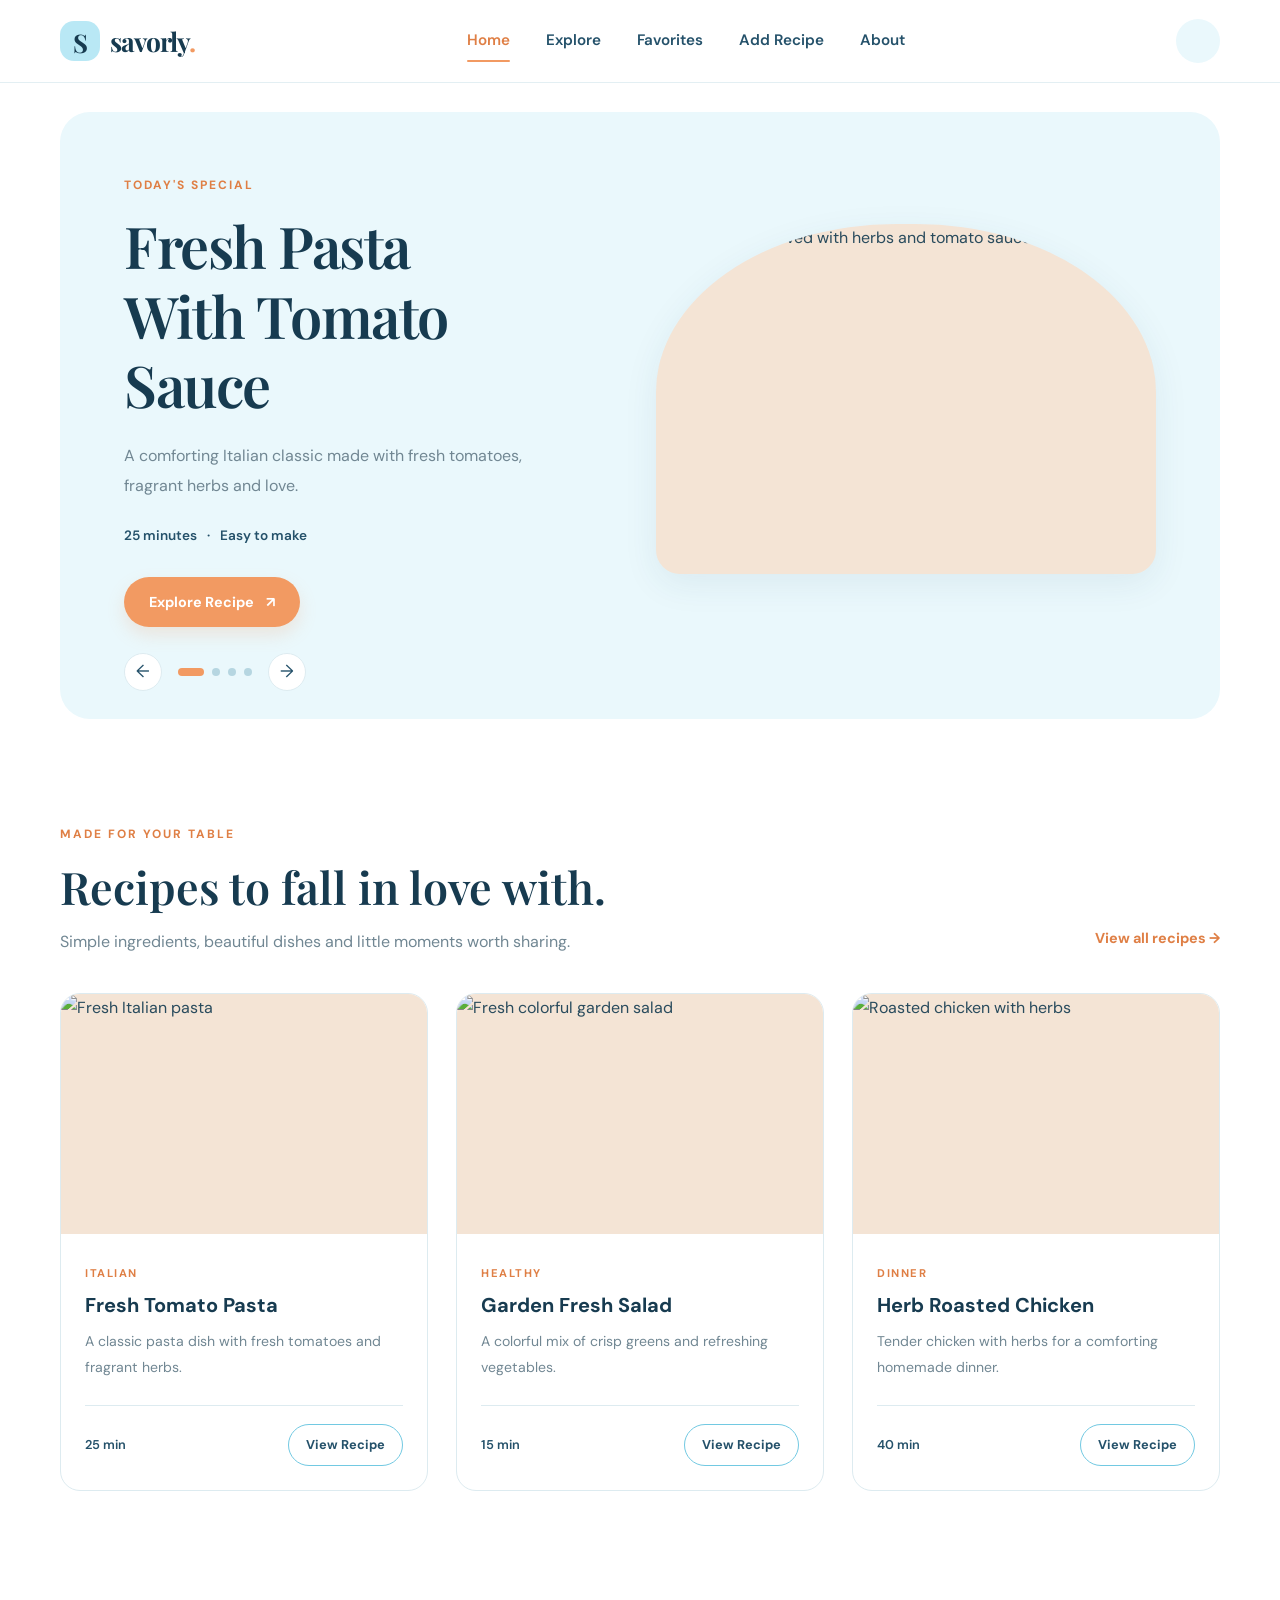
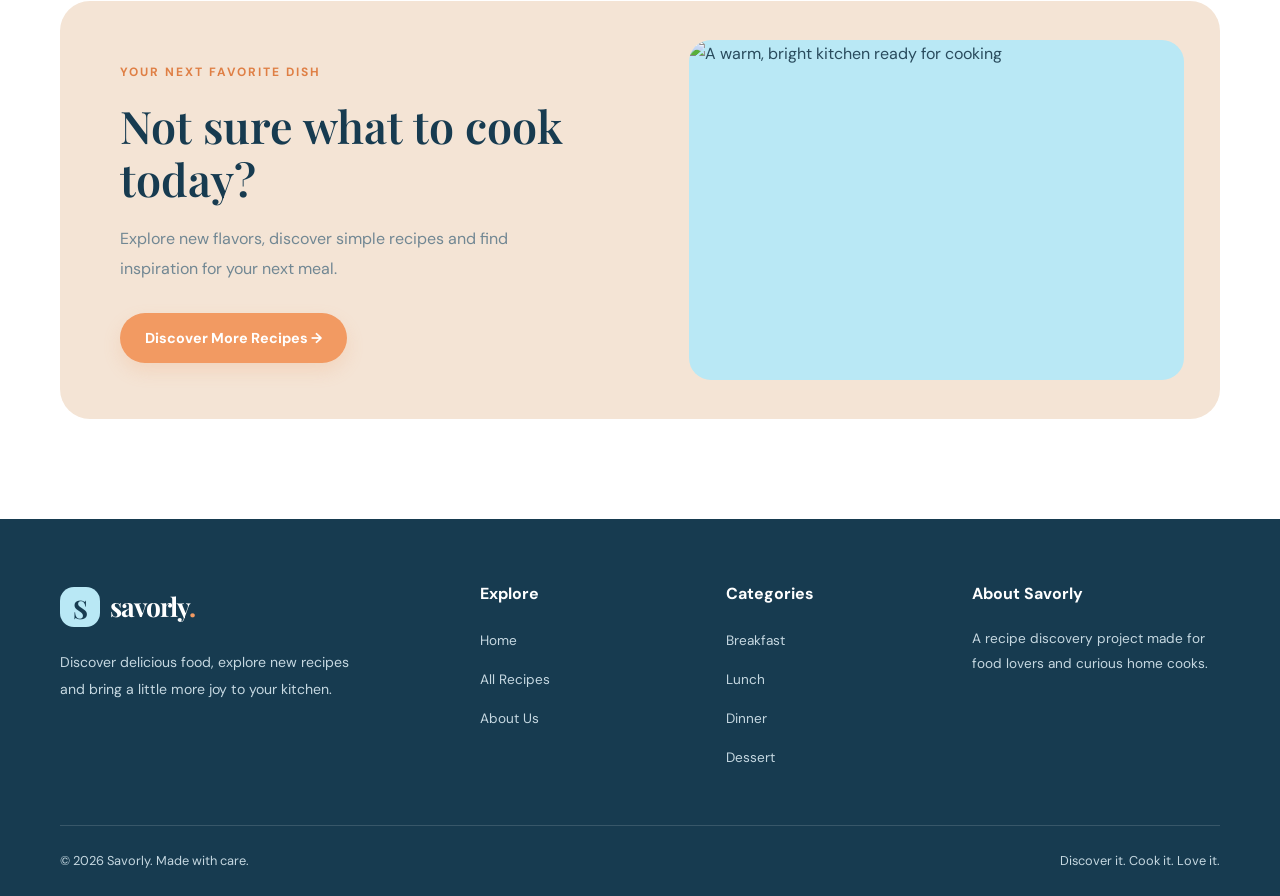
==== savorly/index.html @ c11c86c0 "update project" ====
<!DOCTYPE html>
<html lang="en">
<head>
    <meta charset="UTF-8">
    <meta name="viewport" content="width=device-width, initial-scale=1.0">
    <title>Savorly | Discover Your Next Favorite Meal</title>
    <link rel="stylesheet" href="/assets/css/styles.css">
    <script src="https://kit.fontawesome.com/61c4a4816c.js" crossorigin="anonymous"></script>
</head>
<body>
    <header class="header">
        <nav class="navbar container">

            <!-- Brand -->
            <a href="index.html" class="brand" aria-label="Savorly home">
                <span class="brand-icon">S</span>
                <span class="brand-name">savorly<span>.</span></span>
            </a>

            <!-- Navigation links -->
            <ul class="nav-menu">
                <li>
                    <a href="index.html" class="nav-link active">Home</a>
                </li>
                <li>
                    <a href="explore.html" class="nav-link">Explore</a>
                </li>
                <li>
                    <a href="favorites.html" class="nav-link">
                        <span class="favorite-icon"><i class="fa-regular fa-heart"></i></span>
                        Favorites
                    </a>
                </li>
                <li>
                    <a href="add-recipe.html" class="nav-link">
                        <span ><i class="fa-solid fa-plus"></i></span>
                        Add Recipe
                    </a>
                </li>
                
                <li>
                    <a href="about.html" class="nav-link">About</a>
                </li>
                
            </ul>

            <!-- Search -->
            <a href="explore.html" class="search-button">
                <i class="fa-solid fa-magnifying-glass"></i>
            </a>

        </nav>
    </header>


    <main>
        <section class="hero container" aria-label="Featured recipes">

            <div class="hero-slider">

                <!-- Slide 1 -->
                <article class="hero-slide active"
                         data-slide="0">

                    <div class="hero-content">
                        <span class="eyebrow">TODAY'S SPECIAL</span>

                        <h1>Fresh Pasta<br>With Tomato Sauce</h1>

                        <p class="hero-description">
                            A comforting Italian classic made with
                            fresh tomatoes, fragrant herbs and love.
                        </p>

                        <div class="hero-meta">
                            <span><i class="fa-regular fa-clock"></i> 25 minutes</span>
                            <span>·</span>
                            <span>Easy to make</span>
                        </div>

                        <a href="recipe.html?id=pasta"
                           class="button button-primary">
                            Explore Recipe
                            <span aria-hidden="true">↗</span>
                        </a>
                    </div>

                    <div class="hero-image">
                        <img
                            src="https://images.unsplash.com/photo-1473093295043-cdd812d0e601?auto=format&fit=crop&w=1200&q=85"
                            alt="Fresh pasta served with herbs and tomato sauce">
                    </div>

                </article>


                <!-- Slide 2 -->
                <article class="hero-slide" data-slide="1">

                    <div class="hero-content">
                        <span class="eyebrow">A LITTLE COMFORT</span>

                        <h2>Golden<br>Chicken & Herbs</h2>

                        <p class="hero-description">
                            Juicy roasted chicken with aromatic herbs
                            for a warm and satisfying meal.
                        </p>

                        <div class="hero-meta">
                            <span><i class="fa-regular fa-clock"></i> 40 minutes</span>
                            <span>·</span>
                            <span>Easy to make</span>
                        </div>

                        <a href="recipe.html?id=chicken"
                           class="button button-primary">
                            Explore Recipe
                            <span aria-hidden="true">↗</span>
                        </a>
                    </div>

                    <div class="hero-image">
                        <img
                            src="https://images.unsplash.com/photo-1532550907401-a500c9a57435?auto=format&fit=crop&w=1200&q=85"
                            alt="Roasted chicken served with vegetables">
                    </div>

                </article>


                <!-- Slide 3 -->
                <article class="hero-slide" data-slide="2">

                    <div class="hero-content">
                        <span class="eyebrow">LIGHT & DELICIOUS</span>

                        <h2>Colorful<br>Garden Salad</h2>

                        <p class="hero-description">
                            Crisp vegetables, fresh greens and a
                            bright dressing for a refreshing bite.
                        </p>

                        <div class="hero-meta">
                            <span><i class="fa-regular fa-clock"></i> 15 minutes</span>
                            <span>·</span>
                            <span>Beginner friendly</span>
                        </div>

                        <a href="recipe.html?id=salad"
                           class="button button-primary">
                            Explore Recipe
                            <span aria-hidden="true">↗</span>
                        </a>
                    </div>

                    <div class="hero-image">
                        <img
                            src="https://images.unsplash.com/photo-1512621776951-a57141f2eefd?auto=format&fit=crop&w=1200&q=85"
                            alt="Colorful fresh vegetable salad">
                    </div>

                </article>


                <!-- Slide 4 -->
                <article class="hero-slide" data-slide="3">

                    <div class="hero-content">
                        <span class="eyebrow">SWEET MOMENTS</span>

                        <h2>Berry<br>Breakfast Bowl</h2>

                        <p class="hero-description">
                            A bright and fruity bowl with berries
                            to make your morning feel special.
                        </p>

                        <div class="hero-meta">
                            <span><i class="fa-regular fa-clock"></i> 10 minutes</span>
                            <span>·</span>
                            <span>Super easy</span>
                        </div>

                        <a href="recipe.html?id=berry-bowl"
                           class="button button-primary">
                            Explore Recipe
                            <span aria-hidden="true">↗</span>
                        </a>
                    </div>

                    <div class="hero-image">
                        <img
                            src="https://images.unsplash.com/photo-1490474418585-ba9bad8fd0ea?auto=format&fit=crop&w=1200&q=85"
                            alt="Fresh fruit and berries prepared for breakfast">
                    </div>

                </article>


                <!-- Slider controls -->
                <div class="slider-controls"
                     aria-label="Featured recipe controls">

                    <button type="button"
                            class="slider-arrow"
                            id="prev-slide"
                            aria-label="Previous recipe">
                        ←
                    </button>

                    <div class="slider-pagination"
                         aria-label="Choose a recipe">

                        <button type="button"
                                class="slider-dot active"
                                data-target="0"
                                aria-label="Show recipe 1"
                                aria-current="true"></button>

                        <button type="button"
                                class="slider-dot"
                                data-target="1"
                                aria-label="Show recipe 2"></button>

                        <button type="button"
                                class="slider-dot"
                                data-target="2"
                                aria-label="Show recipe 3"></button>

                        <button type="button"
                                class="slider-dot"
                                data-target="3"
                                aria-label="Show recipe 4"></button>

                    </div>

                    <button type="button"
                            class="slider-arrow"
                            id="next-slide"
                            aria-label="Next recipe">
                        →
                    </button>

                </div>

            </div>

        </section>

        <section class="popular-section section container">

            <div class="section-heading">
                <div>
                    <span class="eyebrow">MADE FOR YOUR TABLE</span>
                    <h2>Recipes to fall in love with.</h2>
                    <p>
                        Simple ingredients, beautiful dishes
                        and little moments worth sharing.
                    </p>
                </div>

                <a href="explore.html" class="text-link">
                    View all recipes →
                </a>
            </div>


            <div class="recipe-grid">

                <!-- Recipe Card 1 -->
                <article class="recipe-card">

                    <a href="recipe.html?id=pasta"
                       class="recipe-image">
                        <img
                            src="https://images.unsplash.com/photo-1473093295043-cdd812d0e601?auto=format&fit=crop&w=800&q=85"
                            alt="Fresh Italian pasta"
                            loading="lazy">
                    </a>

                    <div class="recipe-info">
                        <span class="recipe-category">ITALIAN</span>

                        <h3>
                            <a href="recipe.html?id=pasta">
                                Fresh Tomato Pasta
                            </a>
                        </h3>

                        <p>
                            A classic pasta dish with fresh tomatoes
                            and fragrant herbs.
                        </p>

                        <div class="recipe-bottom">
                            <span><i class="fa-regular fa-clock"></i> 25 min</span>

                            <a href="recipe.html?id=pasta"
                               class="button button-outline">
                                View Recipe
                            </a>
                        </div>
                    </div>

                </article>


                <!-- Recipe Card 2 -->
                <article class="recipe-card">

                    <a href="recipe.html?id=salad"
                       class="recipe-image">
                        <img
                            src="https://images.unsplash.com/photo-1512621776951-a57141f2eefd?auto=format&fit=crop&w=800&q=85"
                            alt="Fresh colorful garden salad"
                            loading="lazy">
                    </a>

                    <div class="recipe-info">
                        <span class="recipe-category">HEALTHY</span>

                        <h3>
                            <a href="recipe.html?id=salad">
                                Garden Fresh Salad
                            </a>
                        </h3>

                        <p>
                            A colorful mix of crisp greens and
                            refreshing vegetables.
                        </p>

                        <div class="recipe-bottom">
                            <span><i class="fa-regular fa-clock"></i> 15 min</span>

                            <a href="recipe.html?id=salad"
                               class="button button-outline">
                                View Recipe
                            </a>
                        </div>
                    </div>

                </article>


                <!-- Recipe Card 3 -->
                <article class="recipe-card">

                    <a href="recipe.html?id=chicken"
                       class="recipe-image">
                        <img
                            src="https://images.unsplash.com/photo-1532550907401-a500c9a57435?auto=format&fit=crop&w=800&q=85"
                            alt="Roasted chicken with herbs"
                            loading="lazy">
                    </a>

                    <div class="recipe-info">
                        <span class="recipe-category">DINNER</span>

                        <h3>
                            <a href="recipe.html?id=chicken">
                                Herb Roasted Chicken
                            </a>
                        </h3>

                        <p>
                            Tender chicken with herbs for a
                            comforting homemade dinner.
                        </p>

                        <div class="recipe-bottom">
                            <span><i class="fa-regular fa-clock"></i> 40 min</span>

                            <a href="recipe.html?id=chicken"
                               class="button button-outline">
                                View Recipe
                            </a>
                        </div>
                    </div>

                </article>

            </div>

        </section>


       <!-- slider discovery -->
        <section class="discovery-section container">

            <div class="discovery-content">
                <span class="eyebrow">YOUR NEXT FAVORITE DISH</span>

                <h2>Not sure what to cook today?</h2>

                <p>
                    Explore new flavors, discover simple recipes
                    and find inspiration for your next meal.
                </p>

                <a href="explore.html" class="button button-primary">
                    Discover More Recipes →
                </a>
            </div>

            <div class="discovery-image">
                <img
                    src="https://images.unsplash.com/photo-1556911220-e15b29be8c8f?auto=format&fit=crop&w=1000&q=85"
                    alt="A warm, bright kitchen ready for cooking"
                    loading="lazy">
            </div>

        </section>


    </main>

    <!-- footer -->
    <footer class="footer">

        <div class="footer-container container">

            <!-- Brand information -->
            <div class="footer-brand">
                <a href="index.html" class="brand">
                    <span class="brand-icon">S</span>
                    <span class="brand-name">savorly<span>.</span></span>
                </a>

                <p>
                    Discover delicious food, explore new recipes
                    and bring a little more joy to your kitchen.
                </p>
            </div>


            <!-- Quick links -->
            <div class="footer-column">
                <h3>Explore</h3>

                <ul>
                    <li><a href="index.html">Home</a></li>
                    <li><a href="explore.html">All Recipes</a></li>
                    <li><a href="about.html">About Us</a></li>
                </ul>
            </div>


            <!-- Recipe categories -->
            <div class="footer-column">
                <h3>Categories</h3>

                <ul>
                    <li><a href="explore.html?category=breakfast">
                        Breakfast
                    </a></li>

                    <li><a href="explore.html?category=lunch">
                        Lunch
                    </a></li>

                    <li><a href="explore.html?category=dinner">
                        Dinner
                    </a></li>

                    <li><a href="explore.html?category=dessert">
                        Dessert
                    </a></li>
                </ul>
            </div>


            <!-- Project information -->
            <div class="footer-column">
                <h3>About Savorly</h3>

                <p>
                    A recipe discovery project made for food lovers
                    and curious home cooks.
                </p>
            </div>

        </div>


        <div class="footer-bottom container">
            <p>© 2026 Savorly. Made with care.</p>
            <p>Discover it. Cook it. Love it.</p>
        </div>

    </footer>
</body>
</html>
---- assets/css/styles.css ----
/* ==================================================
   1. GOOGLE FONTS
================================================== */

@import url('https://fonts.googleapis.com/css2?family=DM+Sans:wght@400;500;600;700&family=Playfair+Display:wght@500;600;700&display=swap');


/* ==================================================
   2. COLOR VARIABLES & GLOBAL SETTINGS
================================================== */

:root {
    --celeste: #B9E8F5;
    --celeste-light: #EAF8FC;
    --celeste-dark: #72C9E2;

    --cream: #FFF8F0;
    --white: #FFFFFF;
    --skin: #F4E4D5;

    --orange: #F29A62;
    --orange-dark: #DF7F45;

    --blue: #24516A;
    --blue-dark: #173B50;

    --text: #294B5D;
    --text-light: #718793;
    --border: #DDEBF0;

    --font-body: 'DM Sans', sans-serif;
    --font-heading: 'Playfair Display', serif;

    --container-width: 1160px;

    --radius-sm: 12px;
    --radius-md: 20px;
    --radius-lg: 30px;

    --shadow-soft: 0 10px 35px rgba(36, 81, 106, 0.08);
    --transition: 0.3s ease;
}




* {
    margin: 0;
    padding: 0;
    box-sizing: border-box;
}

html {
    scroll-behavior: smooth;
    scroll-padding-top: 100px;
}

body {
    font-family: var(--font-body);
    background-color: var(--white);
    color: var(--text);
    line-height: 1.7;
    overflow-x: hidden;
}

img {
    display: block;
    width: 100%;
    max-width: 100%;
}

a {
    color: inherit;
    text-decoration: none;
}

button,
input {
    font: inherit;
}

button {
    cursor: pointer;
}

ul {
    list-style: none;
}

.container {
    width: min(
        var(--container-width),
        calc(100% - 48px)
    );

    margin-inline: auto;
}

section {
    scroll-margin-top: 100px;
}

::selection {
    background-color: var(--celeste);
    color: var(--blue-dark);
}


/* ==================================================
   4. TYPOGRAPHY
================================================== */

h1,
h2,
h3 {
    color: var(--blue-dark);
    line-height: 1.2;
}

h1,
h2 {
    font-family: var(--font-heading);
    font-weight: 600;
}

h1 {
    font-size: clamp(2.5rem, 4.5vw, 4.4rem);
}

h2 {
    font-size: clamp(2rem, 3.5vw, 3rem);
}

h3 {
    font-size: 1.25rem;
}

p {
    color: var(--text-light);
}

.eyebrow {
    display: inline-block;
    margin-bottom: 16px;

    color: var(--orange-dark);

    font-size: 0.75rem;
    font-weight: 700;
    letter-spacing: 2px;
    text-transform: uppercase;
}


/* ==================================================
   5. HEADER & NAVBAR
================================================== */

.header {
    position: fixed;
    top: 0;
    left: 0;

    width: 100%;
    z-index: 1000;

    background-color: rgba(255, 255, 255, 0.92);
    border-bottom: 1px solid rgba(221, 235, 240, 0.8);

    backdrop-filter: blur(16px);
    -webkit-backdrop-filter: blur(16px);
}

.navbar {
    min-height: 82px;

    display: flex;
    align-items: center;
    justify-content: space-between;

    gap: 32px;
}


/* Brand */

.brand {
    display: inline-flex;
    align-items: center;
    gap: 10px;

    flex-shrink: 0;
}

.brand-icon {
    width: 40px;
    height: 40px;

    display: grid;
    place-items: center;

    background-color: var(--celeste);
    color: var(--blue-dark);

    border-radius: 14px;

    font-family: var(--font-heading);
    font-size: 1.6rem;
    font-weight: 700;
}

.brand-name {
    color: var(--blue-dark);

    font-family: var(--font-heading);
    font-size: 1.65rem;
    font-weight: 700;
    letter-spacing: -1px;
}

.brand-name span {
    color: var(--orange);
}


/* Navigation menu */

.nav-menu {
    display: flex;
    align-items: center;
    justify-content: center;

    gap: 36px;
}

.nav-link {
    position: relative;

    display: inline-block;
    padding: 8px 0;

    color: var(--blue);
    font-size: 0.95rem;
    font-weight: 600;

    transition: color var(--transition);
}

.nav-link::after {
    content: '';

    position: absolute;
    left: 0;
    bottom: 0;

    width: 0;
    height: 2px;

    background-color: var(--orange);
    border-radius: 10px;

    transition: width var(--transition);
}

.nav-link:hover,
.nav-link.active {
    color: var(--orange-dark);
}

.nav-link:hover::after,
.nav-link.active::after {
    width: 100%;
}


/* Search button */

.search-button {
    width: 44px;
    height: 44px;

    display: grid;
    place-items: center;

    flex-shrink: 0;

    background-color: var(--celeste-light);
    color: var(--blue);

    border: 1px solid transparent;
    border-radius: 50%;

    transition:
        background-color var(--transition),
        color var(--transition),
        transform var(--transition);
}

.search-button:hover {
    background-color: var(--celeste);
    color: var(--blue-dark);
    transform: scale(1.06);
}


/* ==================================================
   6. HERO SLIDER
================================================== */

.hero {
    margin-top: 112px;
    margin-bottom: 100px;
}

.hero-slider {
    position: relative;

    overflow: hidden;

    background-color: var(--celeste-light);
    border-radius: var(--radius-lg);
}


/* Individual slide */

.hero-slide {
    display: none;

    grid-template-columns: 1fr 1fr;
    align-items: center;

    gap: 32px;

    min-height: 490px;
    padding: 58px 64px 92px;

    animation: slideFade 0.6s ease both;
}

.hero-slide.active {
    display: grid;
}


/* Text content */

.hero-content {
    position: relative;
    z-index: 2;

    max-width: 480px;
}

.hero-content h1,
.hero-content h2 {
    margin-bottom: 22px;
    letter-spacing: -1.5px;
}

.hero-description {
    max-width: 410px;
    margin-bottom: 22px;

    font-size: 1rem;
    line-height: 1.9;
}

.hero-meta {
    display: flex;
    align-items: center;
    flex-wrap: wrap;

    gap: 10px;
    margin-bottom: 30px;

    color: var(--blue);
    font-size: 0.85rem;
    font-weight: 600;
}


/* Hero image */

.hero-image {
    position: relative;

    width: 100%;
    height: 350px;

    overflow: hidden;

    background-color: var(--skin);
    border-radius: 48% 48% 24px 24px;
    box-shadow: var(--shadow-soft);
}

.hero-image img {
    width: 100%;
    height: 100%;

    object-fit: cover;

    transition: transform 0.7s ease;
}

.hero-slide.active .hero-image img {
    animation: imageReveal 0.8s ease both;
}


/* ==================================================
   7. BUTTONS
================================================== */

.button {
    min-height: 48px;

    display: inline-flex;
    align-items: center;
    justify-content: center;

    gap: 12px;
    padding: 12px 24px;

    border: 1px solid transparent;
    border-radius: 50px;

    font-size: 0.9rem;
    font-weight: 700;

    transition:
        background-color var(--transition),
        color var(--transition),
        border-color var(--transition),
        transform var(--transition),
        box-shadow var(--transition);
}

.button-primary {
    background-color: var(--orange);
    color: var(--white);

    box-shadow: 0 8px 18px rgba(242, 154, 98, 0.2);
}

.button-primary:hover {
    background-color: var(--orange-dark);
    transform: translateY(-3px);

    box-shadow: 0 12px 25px rgba(242, 154, 98, 0.3);
}

.button-outline {
    min-height: 40px;
    padding: 9px 17px;

    background-color: transparent;
    color: var(--blue);

    border-color: var(--celeste-dark);

    font-size: 0.8rem;
}

.button-outline:hover {
    background-color: var(--celeste);
    border-color: var(--celeste);
    transform: translateY(-2px);
}


/* ==================================================
   8. SLIDER CONTROLS
================================================== */

.slider-controls {
    position: absolute;
    left: 64px;
    bottom: 28px;
    z-index: 5;

    display: flex;
    align-items: center;
    gap: 16px;
}

.slider-arrow {
    width: 38px;
    height: 38px;

    display: grid;
    place-items: center;

    background-color: var(--white);
    color: var(--blue);

    border: 1px solid var(--border);
    border-radius: 50%;

    font-size: 1.1rem;

    transition: all var(--transition);
}

.slider-arrow:hover {
    background-color: var(--blue);
    color: var(--white);
    border-color: var(--blue);
}

.slider-pagination {
    display: flex;
    align-items: center;
    gap: 8px;
}

.slider-dot {
    width: 8px;
    height: 8px;

    padding: 0;

    background-color: #B6D6E1;
    border: none;
    border-radius: 50%;

    transition:
        width var(--transition),
        background-color var(--transition);
}

.slider-dot.active {
    width: 26px;

    background-color: var(--orange);
    border-radius: 20px;
}


/* ==================================================
   9. SECTION HEADINGS
================================================== */

.section {
    margin-bottom: 110px;
}

.section-heading {
    display: flex;
    align-items: flex-end;
    justify-content: space-between;

    gap: 32px;
    margin-bottom: 38px;
}

.section-heading h2 {
    margin-bottom: 14px;
}

.section-heading p {
    max-width: 560px;
}

.text-link {
    display: inline-block;
    flex-shrink: 0;

    padding-bottom: 5px;

    color: var(--orange-dark);
    font-weight: 700;
    font-size: 0.9rem;

    transition:
        color var(--transition),
        transform var(--transition);
}

.text-link:hover {
    color: var(--blue-dark);
    transform: translateX(4px);
}


/* ==================================================
   10. RECIPE GRID
================================================== */

.recipe-grid {
    display: grid;

    grid-template-columns: repeat(3, minmax(0, 1fr));
    gap: 28px;
}


/* Recipe card */

.recipe-card {
    min-width: 0;
    overflow: hidden;

    background-color: var(--white);

    border: 1px solid var(--border);
    border-radius: var(--radius-md);

    transition:
        transform var(--transition),
        box-shadow var(--transition),
        border-color var(--transition);
}

.recipe-card:hover {
    transform: translateY(-7px);

    border-color: var(--celeste-dark);
    box-shadow: var(--shadow-soft);
}


/* Recipe image */

.recipe-image {
    display: block;

    height: 240px;
    overflow: hidden;

    background-color: var(--skin);
}

.recipe-image img {
    width: 100%;
    height: 100%;

    object-fit: cover;

    transition: transform 0.6s ease;
}

.recipe-card:hover .recipe-image img {
    transform: scale(1.06);
}


/* Recipe information */

.recipe-info {
    padding: 24px;
}

.recipe-category {
    display: inline-block;
    margin-bottom: 10px;

    color: var(--orange-dark);

    font-size: 0.7rem;
    font-weight: 700;
    letter-spacing: 1.5px;
}

.recipe-info h3 {
    margin-bottom: 12px;
}

.recipe-info h3 a {
    transition: color var(--transition);
}

.recipe-info h3 a:hover {
    color: var(--orange-dark);
}

.recipe-info > p {
    min-height: 54px;
    margin-bottom: 22px;

    font-size: 0.88rem;
    line-height: 1.8;
}


/* Bottom row */

.recipe-bottom {
    display: flex;
    align-items: center;
    justify-content: space-between;

    gap: 10px;
    padding-top: 18px;

    border-top: 1px solid var(--border);
}

.recipe-bottom > span {
    flex-shrink: 0;

    color: var(--blue);
    font-size: 0.8rem;
    font-weight: 600;
}


/* ==================================================
   11. DISCOVERY BANNER
================================================== */

.discovery-section {
    display: grid;
    grid-template-columns: 1fr 0.9fr;
    align-items: center;

    gap: 42px;

    margin-bottom: 100px;
    padding: 36px;

    overflow: hidden;

    background-color: var(--skin);
    border-radius: var(--radius-lg);
}

/* Left content */

.discovery-content {
    padding: 20px 0 20px 24px;
}

.discovery-content h2 {
    margin-bottom: 18px;
}

.discovery-content p {
    max-width: 460px;
    margin-bottom: 28px;

    line-height: 1.9;
}

/* Right kitchen image */

.discovery-image {
    width: 100%;
    height: 340px;

    overflow: hidden;

    background-color: var(--celeste);
    border-radius: 22px;
}

.discovery-image img {
    display: block;

    width: 100%;
    height: 100%;

    object-fit: cover;

}



/* Tablet */

@media (max-width: 960px) {
    .discovery-section {
        gap: 24px;
        padding: 28px;
    }

    .discovery-content {
        padding-left: 8px;
    }

    .discovery-image {
        height: 300px;
    }
}


/* Mobile */

@media (max-width: 600px) {
    .discovery-section {
        grid-template-columns: 1fr;
        gap: 24px;

        margin-bottom: 75px;
        padding: 24px;

        border-radius: 22px;
    }

    .discovery-content {
        padding: 8px 0 0;
    }

    .discovery-content h2 {
        font-size: 2.1rem;
    }

    .discovery-image {
        height: 240px;
        border-radius: 16px;
    }
}


/* ==================================================
   12. FOOTER
================================================== */

.footer {
    background-color: var(--blue-dark);
    color: var(--white);

    padding-top: 65px;
}

.footer-container {
    display: grid;

    grid-template-columns: 1.5fr 0.8fr 0.8fr 1fr;
    gap: 48px;

    padding-bottom: 55px;
}


/* Footer brand */

.footer .brand-name {
    color: var(--white);
}

.footer .brand-icon {
    background-color: var(--celeste);
}

.footer-brand > p {
    max-width: 290px;
    margin-top: 20px;

    color: #C6D8E1;
    font-size: 0.88rem;
    line-height: 1.9;
}


/* Footer columns */

.footer-column h3 {
    margin-bottom: 22px;

    color: var(--white);
    font-size: 1rem;
}

.footer-column ul {
    display: flex;
    flex-direction: column;
    gap: 12px;
}

.footer-column a,
.footer-column p {
    color: #C6D8E1;
    font-size: 0.85rem;

    transition: color var(--transition);
}

.footer-column a:hover {
    color: var(--orange);
}

.footer-column p {
    line-height: 1.9;
}


/* Copyright row */

.footer-bottom {
    display: flex;
    align-items: center;
    justify-content: space-between;

    gap: 20px;
    padding-top: 24px;
    padding-bottom: 24px;

    border-top: 1px solid rgba(255, 255, 255, 0.14);
}

.footer-bottom p {
    color: #C6D8E1;
    font-size: 0.8rem;
}


/* ==================================================
   13. ANIMATIONS
================================================== */

@keyframes slideFade {
    from {
        opacity: 0;
        transform: translateY(10px);
    }

    to {
        opacity: 1;
        transform: translateY(0);
    }
}

@keyframes imageReveal {
    from {
        opacity: 0.65;
        transform: scale(1.04);
    }

    to {
        opacity: 1;
        transform: scale(1);
    }
}
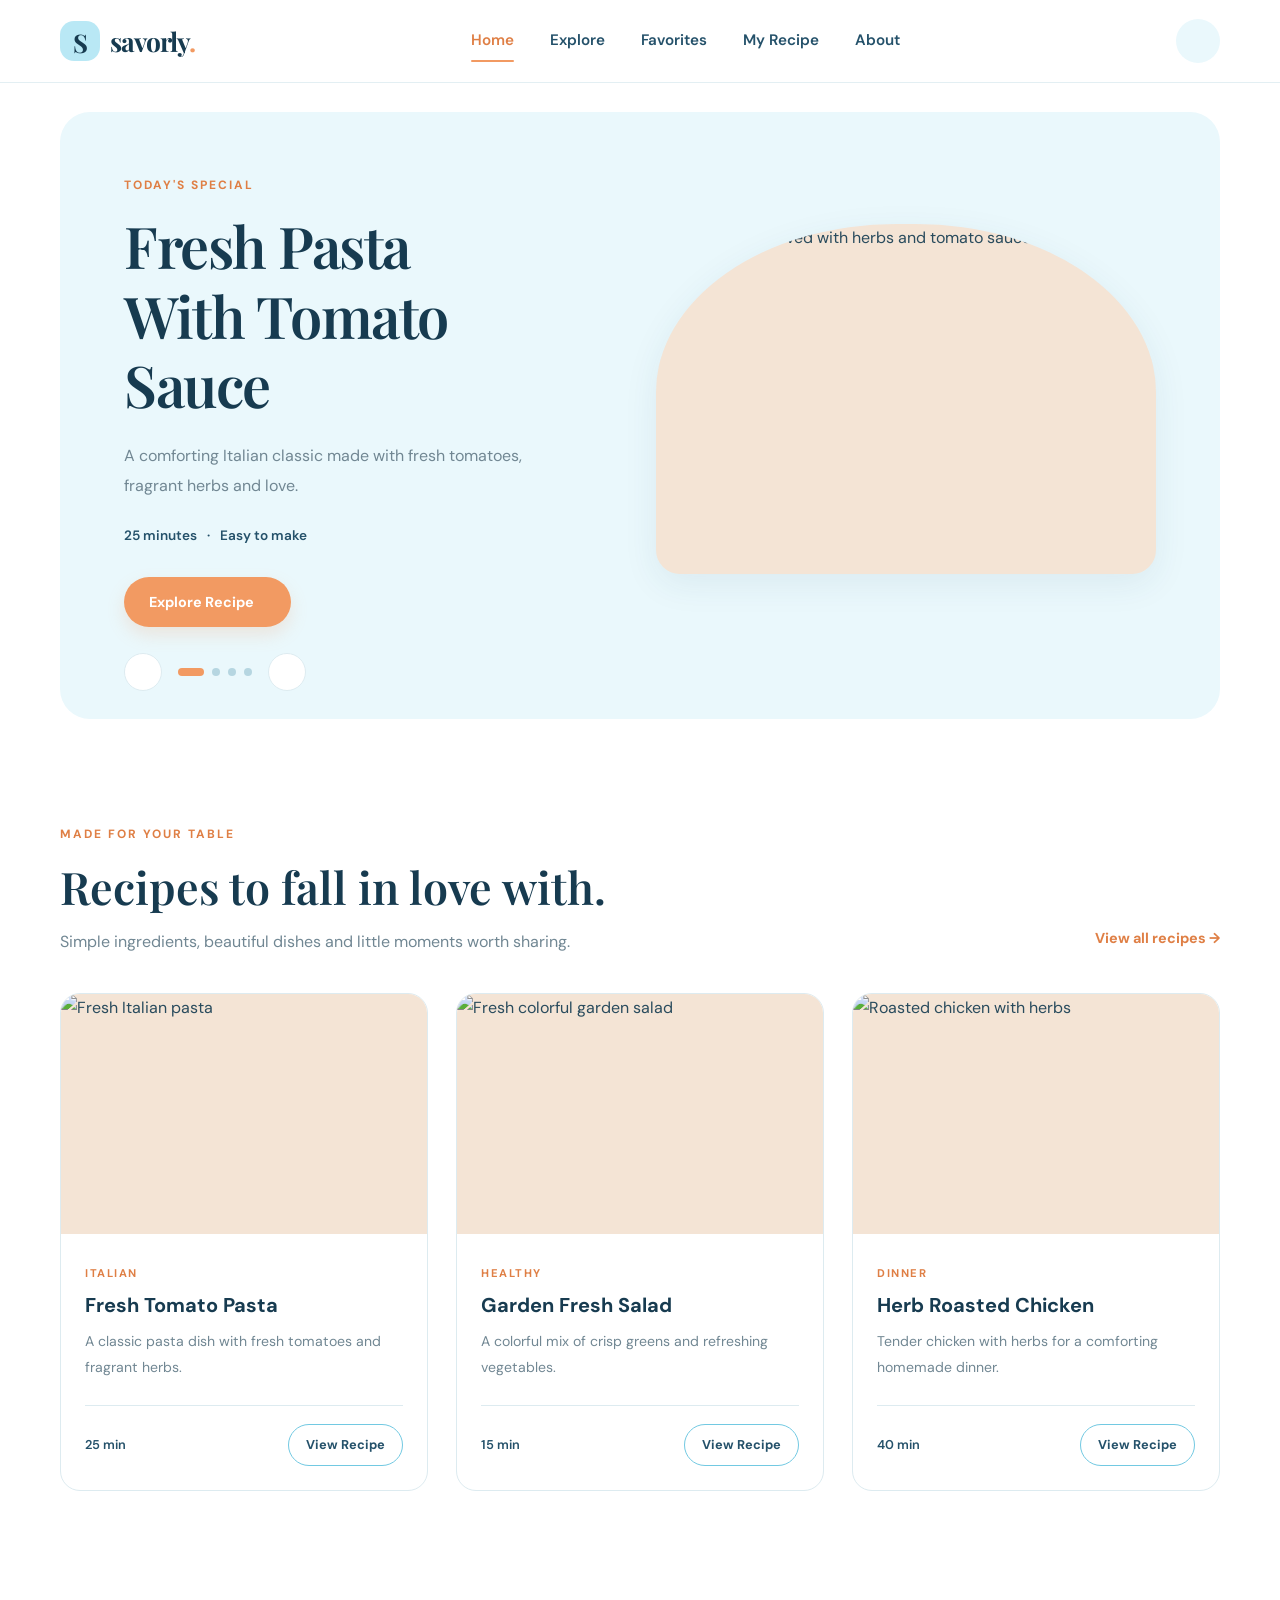
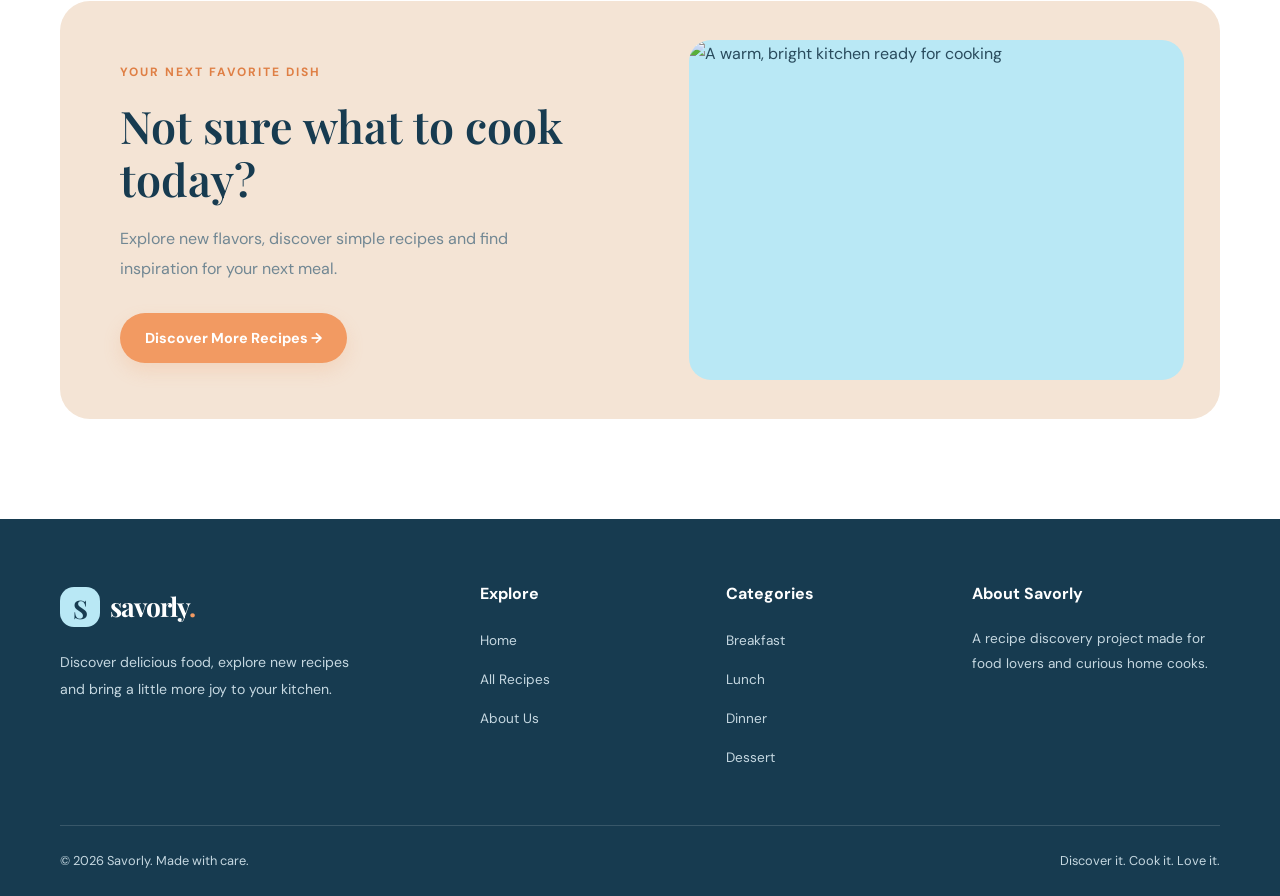
==== commit f43189db: "update new my recipes" ====
--- a/savorly/index.html
+++ b/savorly/index.html
@@ -12,7 +12,7 @@
         <nav class="navbar container">
 
             <!-- Brand -->
-            <a href="index.html" class="brand" aria-label="Savorly home">
+            <a href="index.html" class="brand" >
                 <span class="brand-icon">S</span>
                 <span class="brand-name">savorly<span>.</span></span>
             </a>
@@ -32,9 +32,9 @@
                     </a>
                 </li>
                 <li>
-                    <a href="add-recipe.html" class="nav-link">
-                        <span ><i class="fa-solid fa-plus"></i></span>
-                        Add Recipe
+                    <a href="my-recipes.html" class="nav-link">
+                        <span ><i class="fa-solid fa-bowl-food"></i></span>
+                        My Recipe
                     </a>
                 </li>
                 
@@ -54,7 +54,7 @@
 
 
     <main>
-        <section class="hero container" aria-label="Featured recipes">
+        <section class="hero container" >
 
             <div class="hero-slider">
 
@@ -81,7 +81,7 @@
                         <a href="recipe.html?id=pasta"
                            class="button button-primary">
                             Explore Recipe
-                            <span aria-hidden="true">↗</span>
+                            <span ><i class="fa-solid fa-location-arrow"></i></span>
                         </a>
                     </div>
 
@@ -93,154 +93,48 @@
 
                 </article>
 
-
-                <!-- Slide 2 -->
-                <article class="hero-slide" data-slide="1">
-
-                    <div class="hero-content">
-                        <span class="eyebrow">A LITTLE COMFORT</span>
-
-                        <h2>Golden<br>Chicken & Herbs</h2>
-
-                        <p class="hero-description">
-                            Juicy roasted chicken with aromatic herbs
-                            for a warm and satisfying meal.
-                        </p>
-
-                        <div class="hero-meta">
-                            <span><i class="fa-regular fa-clock"></i> 40 minutes</span>
-                            <span>·</span>
-                            <span>Easy to make</span>
-                        </div>
-
-                        <a href="recipe.html?id=chicken"
-                           class="button button-primary">
-                            Explore Recipe
-                            <span aria-hidden="true">↗</span>
-                        </a>
-                    </div>
-
-                    <div class="hero-image">
-                        <img
-                            src="https://images.unsplash.com/photo-1532550907401-a500c9a57435?auto=format&fit=crop&w=1200&q=85"
-                            alt="Roasted chicken served with vegetables">
-                    </div>
-
-                </article>
-
-
-                <!-- Slide 3 -->
-                <article class="hero-slide" data-slide="2">
-
-                    <div class="hero-content">
-                        <span class="eyebrow">LIGHT & DELICIOUS</span>
-
-                        <h2>Colorful<br>Garden Salad</h2>
-
-                        <p class="hero-description">
-                            Crisp vegetables, fresh greens and a
-                            bright dressing for a refreshing bite.
-                        </p>
-
-                        <div class="hero-meta">
-                            <span><i class="fa-regular fa-clock"></i> 15 minutes</span>
-                            <span>·</span>
-                            <span>Beginner friendly</span>
-                        </div>
-
-                        <a href="recipe.html?id=salad"
-                           class="button button-primary">
-                            Explore Recipe
-                            <span aria-hidden="true">↗</span>
-                        </a>
-                    </div>
-
-                    <div class="hero-image">
-                        <img
-                            src="https://images.unsplash.com/photo-1512621776951-a57141f2eefd?auto=format&fit=crop&w=1200&q=85"
-                            alt="Colorful fresh vegetable salad">
-                    </div>
-
-                </article>
-
-
-                <!-- Slide 4 -->
-                <article class="hero-slide" data-slide="3">
-
-                    <div class="hero-content">
-                        <span class="eyebrow">SWEET MOMENTS</span>
-
-                        <h2>Berry<br>Breakfast Bowl</h2>
-
-                        <p class="hero-description">
-                            A bright and fruity bowl with berries
-                            to make your morning feel special.
-                        </p>
-
-                        <div class="hero-meta">
-                            <span><i class="fa-regular fa-clock"></i> 10 minutes</span>
-                            <span>·</span>
-                            <span>Super easy</span>
-                        </div>
-
-                        <a href="recipe.html?id=berry-bowl"
-                           class="button button-primary">
-                            Explore Recipe
-                            <span aria-hidden="true">↗</span>
-                        </a>
-                    </div>
-
-                    <div class="hero-image">
-                        <img
-                            src="https://images.unsplash.com/photo-1490474418585-ba9bad8fd0ea?auto=format&fit=crop&w=1200&q=85"
-                            alt="Fresh fruit and berries prepared for breakfast">
-                    </div>
-
-                </article>
-
-
                 <!-- Slider controls -->
                 <div class="slider-controls"
-                     aria-label="Featured recipe controls">
+                     >
 
                     <button type="button"
                             class="slider-arrow"
                             id="prev-slide"
-                            aria-label="Previous recipe">
-                        ←
+                            >
+                        <i class="fa-solid fa-arrow-left-long"></i>
                     </button>
 
                     <div class="slider-pagination"
-                         aria-label="Choose a recipe">
+                         >
 
                         <button type="button"
                                 class="slider-dot active"
                                 data-target="0"
-                                aria-label="Show recipe 1"
+                                
                                 aria-current="true"></button>
 
                         <button type="button"
                                 class="slider-dot"
                                 data-target="1"
-                                aria-label="Show recipe 2"></button>
+                                ></button>
 
                         <button type="button"
                                 class="slider-dot"
                                 data-target="2"
-                                aria-label="Show recipe 3"></button>
+                                ></button>
 
                         <button type="button"
                                 class="slider-dot"
                                 data-target="3"
-                                aria-label="Show recipe 4"></button>
+                                ></button>
 
                     </div>
 
                     <button type="button"
                             class="slider-arrow"
                             id="next-slide"
-                            aria-label="Next recipe">
-                        →
+                            >
+                        <i class="fa-solid fa-arrow-right-long"></i>
                     </button>
 
                 </div>
@@ -491,5 +385,13 @@
         </div>
 
     </footer>
+
+
+    
+    <!-- Nạp file chứa hàm loadRecipes -->
+    <script src="/assets/js/recipes.js"></script>
+
+    
+
 </body>
 </html>
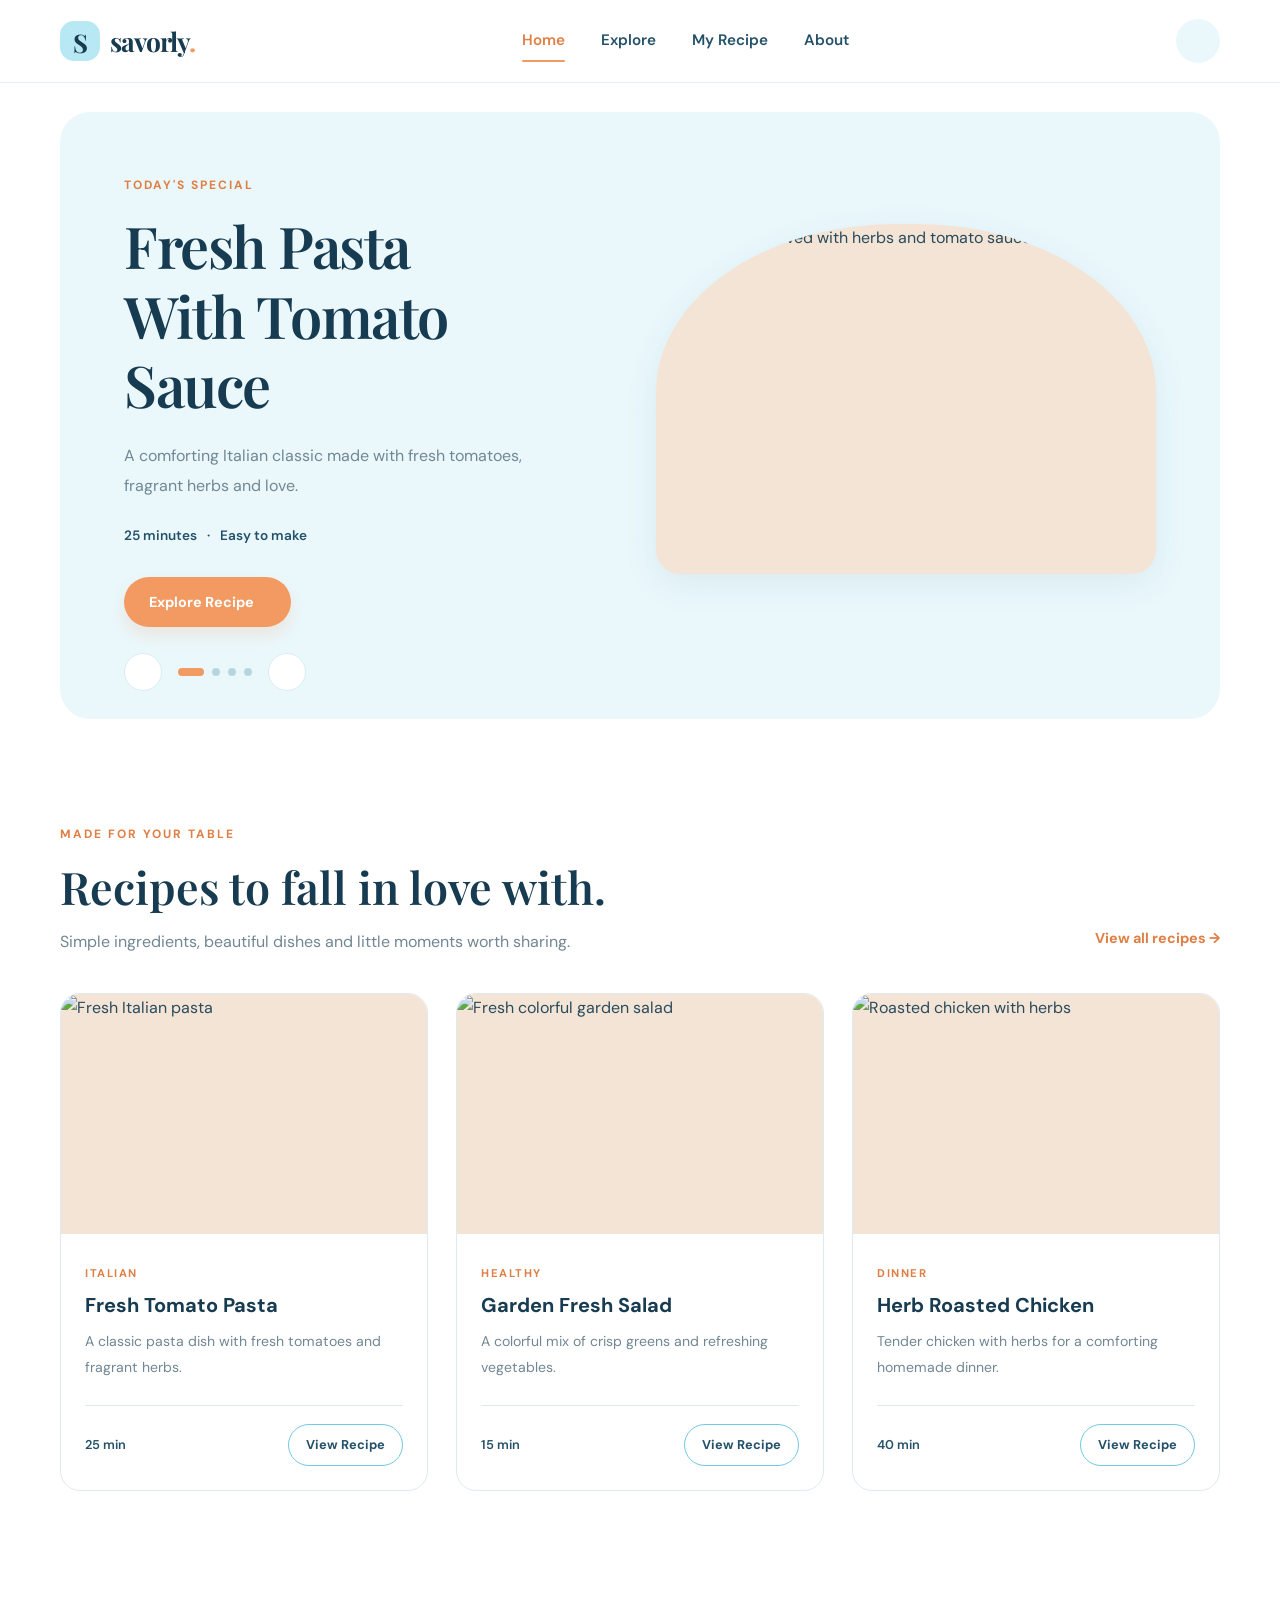
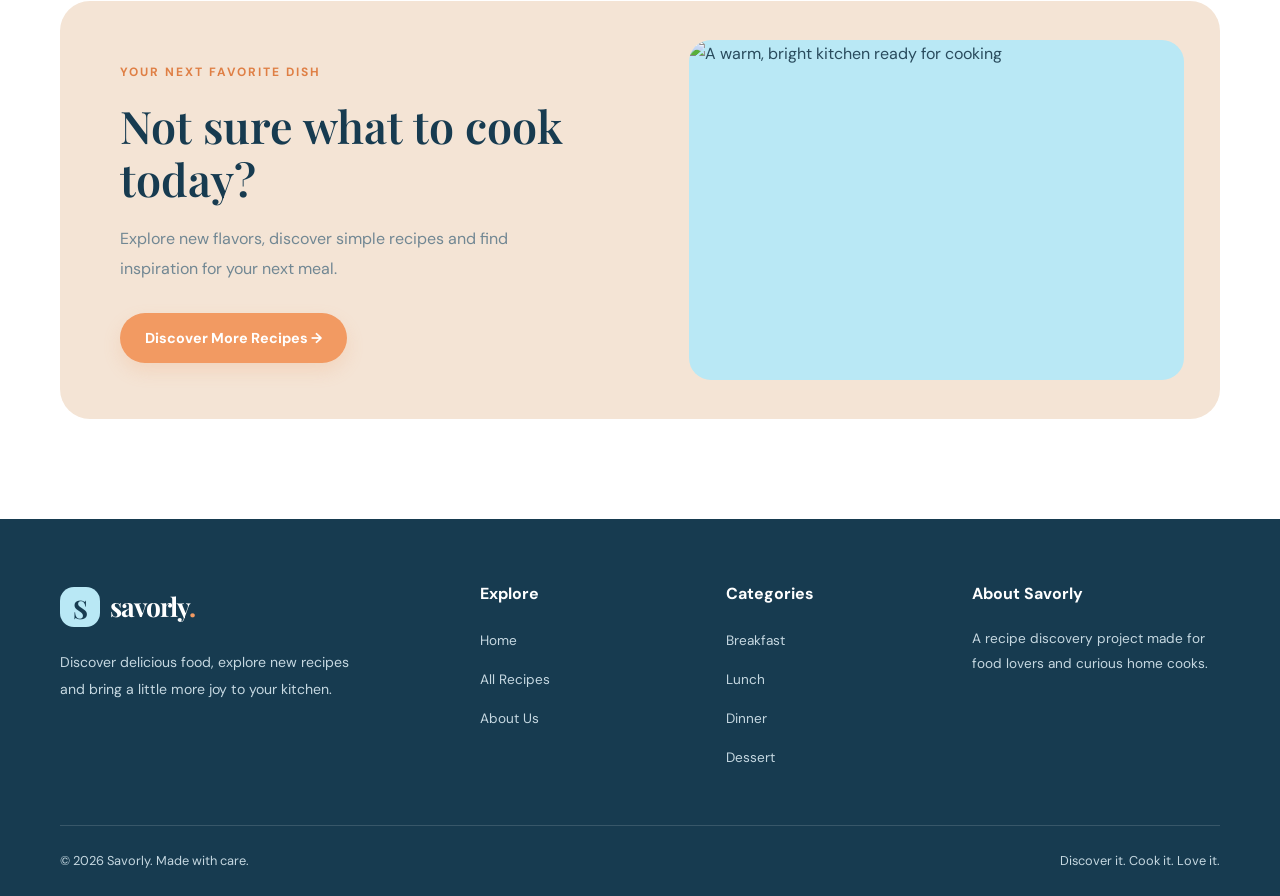
==== commit 3e0ca08b: "update and delete favorite" ====
--- a/savorly/index.html
+++ b/savorly/index.html
@@ -24,12 +24,6 @@
                 </li>
                 <li>
                     <a href="explore.html" class="nav-link">Explore</a>
-                </li>
-                <li>
-                    <a href="favorites.html" class="nav-link">
-                        <span class="favorite-icon"><i class="fa-regular fa-heart"></i></span>
-                        Favorites
-                    </a>
                 </li>
                 <li>
                     <a href="my-recipes.html" class="nav-link">
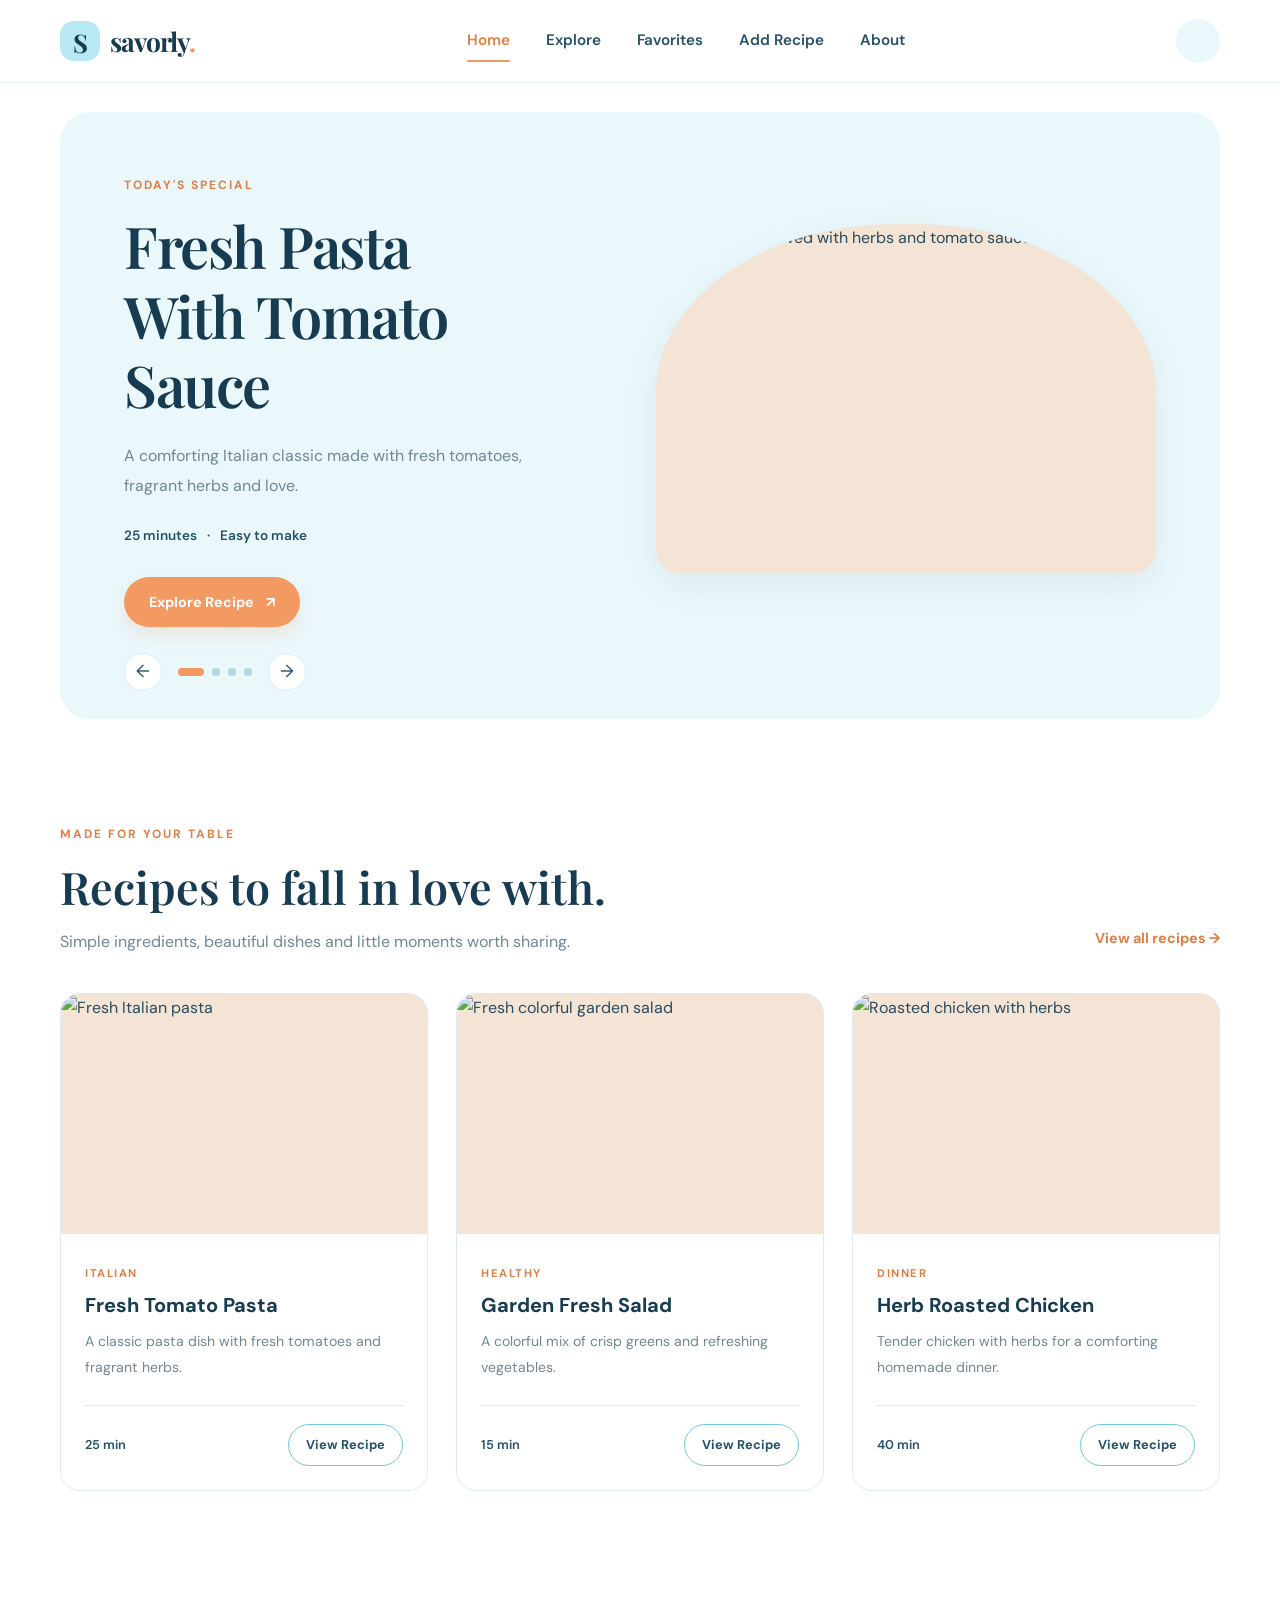
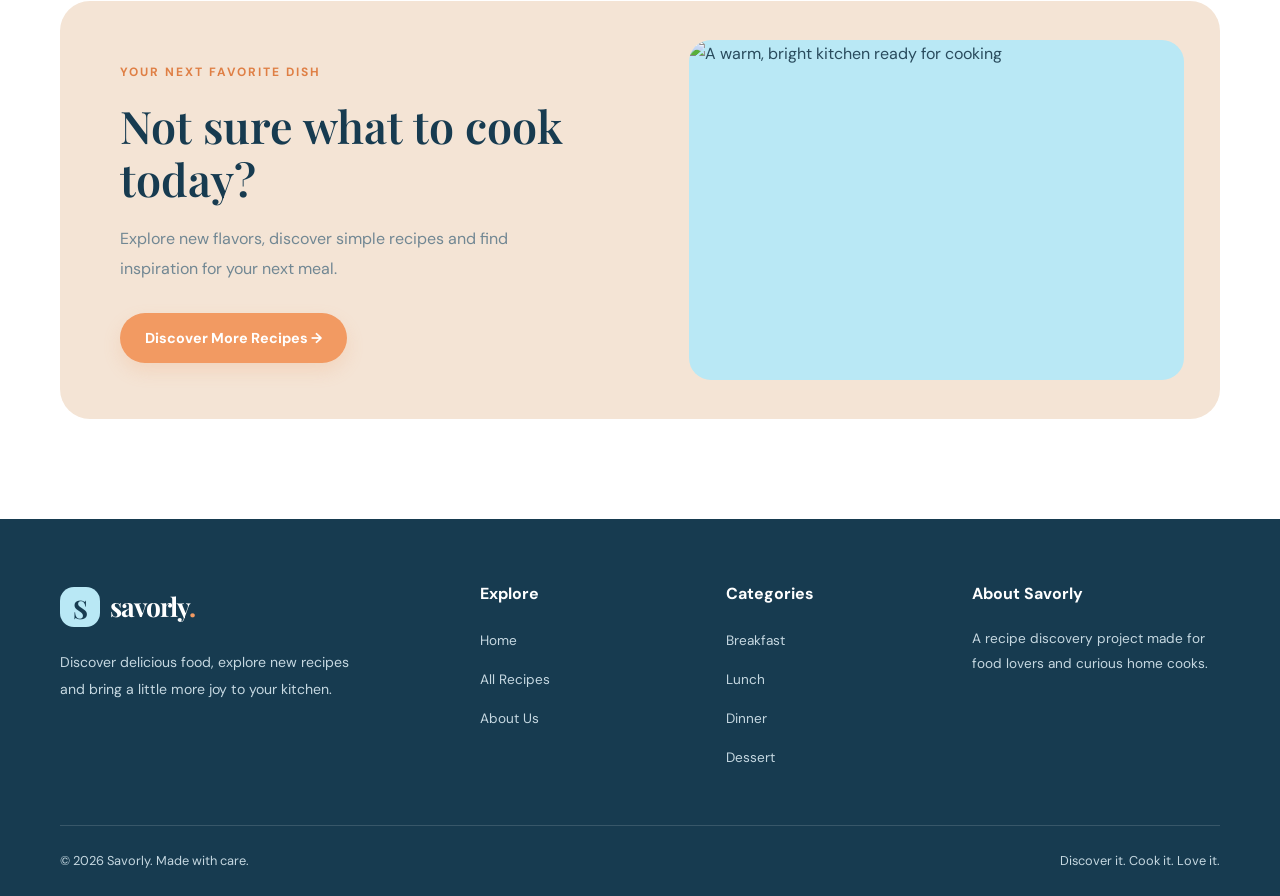
==== commit 4a4a0f4a: "Backup code cua toi" ====
--- a/savorly/index.html
+++ b/savorly/index.html
@@ -12,7 +12,7 @@
         <nav class="navbar container">
 
             <!-- Brand -->
-            <a href="index.html" class="brand" >
+            <a href="index.html" class="brand" aria-label="Savorly home">
                 <span class="brand-icon">S</span>
                 <span class="brand-name">savorly<span>.</span></span>
             </a>
@@ -26,9 +26,15 @@
                     <a href="explore.html" class="nav-link">Explore</a>
                 </li>
                 <li>
-                    <a href="my-recipes.html" class="nav-link">
-                        <span ><i class="fa-solid fa-bowl-food"></i></span>
-                        My Recipe
+                    <a href="favorites.html" class="nav-link">
+                        <span class="favorite-icon"><i class="fa-regular fa-heart"></i></span>
+                        Favorites
+                    </a>
+                </li>
+                <li>
+                    <a href="add-recipe.html" class="nav-link">
+                        <span ><i class="fa-solid fa-plus"></i></span>
+                        Add Recipe
                     </a>
                 </li>
                 
@@ -48,9 +54,10 @@
 
 
     <main>
-        <section class="hero container" >
+        <section class="hero container" aria-label="Featured recipes">
 
             <div class="hero-slider">
+                <div class="hero-track">
 
                 <!-- Slide 1 -->
                 <article class="hero-slide active"
@@ -75,7 +82,8 @@
                         <a href="recipe.html?id=pasta"
                            class="button button-primary">
                             Explore Recipe
-                            <span ><i class="fa-solid fa-location-arrow"></i></span>
+
+                          <span aria-hidden="true">↗</span>
                         </a>
                     </div>
 
@@ -87,48 +95,155 @@
 
                 </article>
 
+
+                <!-- Slide 2 -->
+                <article class="hero-slide" data-slide="1">
+
+                    <div class="hero-content">
+                        <span class="eyebrow">A LITTLE COMFORT</span>
+
+                        <h2>Golden<br>Chicken & Herbs</h2>
+
+                        <p class="hero-description">
+                            Juicy roasted chicken with aromatic herbs
+                            for a warm and satisfying meal.
+                        </p>
+
+                        <div class="hero-meta">
+                            <span><i class="fa-regular fa-clock"></i> 40 minutes</span>
+                            <span>·</span>
+                            <span>Easy to make</span>
+                        </div>
+
+                        <a href="recipe.html?id=chicken"
+                           class="button button-primary">
+                            Explore Recipe
+                            <span aria-hidden="true">↗</span>
+                        </a>
+                    </div>
+
+                    <div class="hero-image">
+                        <img
+                            src="https://images.unsplash.com/photo-1532550907401-a500c9a57435?auto=format&fit=crop&w=1200&q=85"
+                            alt="Roasted chicken served with vegetables">
+                    </div>
+
+                </article>
+
+
+                <!-- Slide 3 -->
+                <article class="hero-slide" data-slide="2">
+
+                    <div class="hero-content">
+                        <span class="eyebrow">LIGHT & DELICIOUS</span>
+
+                        <h2>Colorful<br>Garden Salad</h2>
+
+                        <p class="hero-description">
+                            Crisp vegetables, fresh greens and a
+                            bright dressing for a refreshing bite.
+                        </p>
+
+                        <div class="hero-meta">
+                            <span><i class="fa-regular fa-clock"></i> 15 minutes</span>
+                            <span>·</span>
+                            <span>Beginner friendly</span>
+                        </div>
+
+                        <a href="recipe.html?id=salad"
+                           class="button button-primary">
+                            Explore Recipe
+                            <span aria-hidden="true">↗</span>
+                        </a>
+                    </div>
+
+                    <div class="hero-image">
+                        <img
+                            src="https://images.unsplash.com/photo-1512621776951-a57141f2eefd?auto=format&fit=crop&w=1200&q=85"
+                            alt="Colorful fresh vegetable salad">
+                    </div>
+
+                </article>
+
+
+                <!-- Slide 4 -->
+                <article class="hero-slide" data-slide="3">
+
+                    <div class="hero-content">
+                        <span class="eyebrow">SWEET MOMENTS</span>
+
+                        <h2>Berry<br>Breakfast Bowl</h2>
+
+                        <p class="hero-description">
+                            A bright and fruity bowl with berries
+                            to make your morning feel special.
+                        </p>
+
+                        <div class="hero-meta">
+                            <span><i class="fa-regular fa-clock"></i> 10 minutes</span>
+                            <span>·</span>
+                            <span>Super easy</span>
+                        </div>
+
+                        <a href="recipe.html?id=berry-bowl"
+                           class="button button-primary">
+                            Explore Recipe
+                            <span aria-hidden="true">↗</span>
+                        </a>
+                    </div>
+
+                    <div class="hero-image">
+                        <img
+                            src="https://images.unsplash.com/photo-1490474418585-ba9bad8fd0ea?auto=format&fit=crop&w=1200&q=85"
+                            alt="Fresh fruit and berries prepared for breakfast">
+                    </div>
+
+                </article>
+                </div>
+
+
                 <!-- Slider controls -->
                 <div class="slider-controls"
-                     >
+                     aria-label="Featured recipe controls">
 
                     <button type="button"
                             class="slider-arrow"
                             id="prev-slide"
-                            >
-                        <i class="fa-solid fa-arrow-left-long"></i>
+                            aria-label="Previous recipe">
+                        ←
                     </button>
 
                     <div class="slider-pagination"
-                         >
+                         aria-label="Choose a recipe">
 
                         <button type="button"
                                 class="slider-dot active"
                                 data-target="0"
-                                
+                                aria-label="Show recipe 1"
                                 aria-current="true"></button>
 
                         <button type="button"
                                 class="slider-dot"
                                 data-target="1"
-                                ></button>
+                                aria-label="Show recipe 2"></button>
 
                         <button type="button"
                                 class="slider-dot"
                                 data-target="2"
-                                ></button>
+                                aria-label="Show recipe 3"></button>
 
                         <button type="button"
                                 class="slider-dot"
                                 data-target="3"
-                                ></button>
+                                aria-label="Show recipe 4"></button>
 
                     </div>
 
                     <button type="button"
                             class="slider-arrow"
                             id="next-slide"
-                            >
-                        <i class="fa-solid fa-arrow-right-long"></i>
+                            aria-label="Next recipe">
+                        →
                     </button>
 
                 </div>
@@ -378,14 +493,9 @@
             <p>Discover it. Cook it. Love it.</p>
         </div>
 
+
     </footer>
 
-
-    
-    <!-- Nạp file chứa hàm loadRecipes -->
-    <script src="/assets/js/recipes.js"></script>
-
-    
-
+    <script src="../assets/js/slider.js" defer></script>
 </body>
 </html>
--- a/assets/css/styles.css
+++ b/assets/css/styles.css
@@ -323,24 +323,22 @@
 }
 
 
+
 /* Individual slide */
 
 .hero-slide {
-    display: none;
-
+    display: grid;
     grid-template-columns: 1fr 1fr;
     align-items: center;
-
     gap: 32px;
+
+    flex: 0 0 100%;
+    width: 100%;
+    min-width: 100%;
+    box-sizing: border-box;
 
     min-height: 490px;
     padding: 58px 64px 92px;
-
-    animation: slideFade 0.6s ease both;
-}
-
-.hero-slide.active {
-    display: grid;
 }
 
 
@@ -531,12 +529,12 @@
         background-color var(--transition);
 }
 
-.slider-dot.active {
+ .slider-dot.active {
     width: 26px;
 
     background-color: var(--orange);
     border-radius: 20px;
-}
+} 
 
 
 /* ==================================================
@@ -935,3 +933,29 @@
     }
 }
 
+/* Slider */
+.hero-slider {
+    position: relative;
+    overflow: hidden;
+}
+
+.hero-track {
+    display: flex;
+    width: 100%;
+    transform: translateX(0);
+    transition: none;
+    will-change: transform;
+}
+
+.hero-track .hero-slide {
+    flex: 0 0 100%;
+    width: 100%;
+    min-width: 100%;
+    box-sizing: border-box;
+}
+
+.hero-track .hero-image img {
+    width: 100%;
+    height: 100%;
+    object-fit: cover;
+}
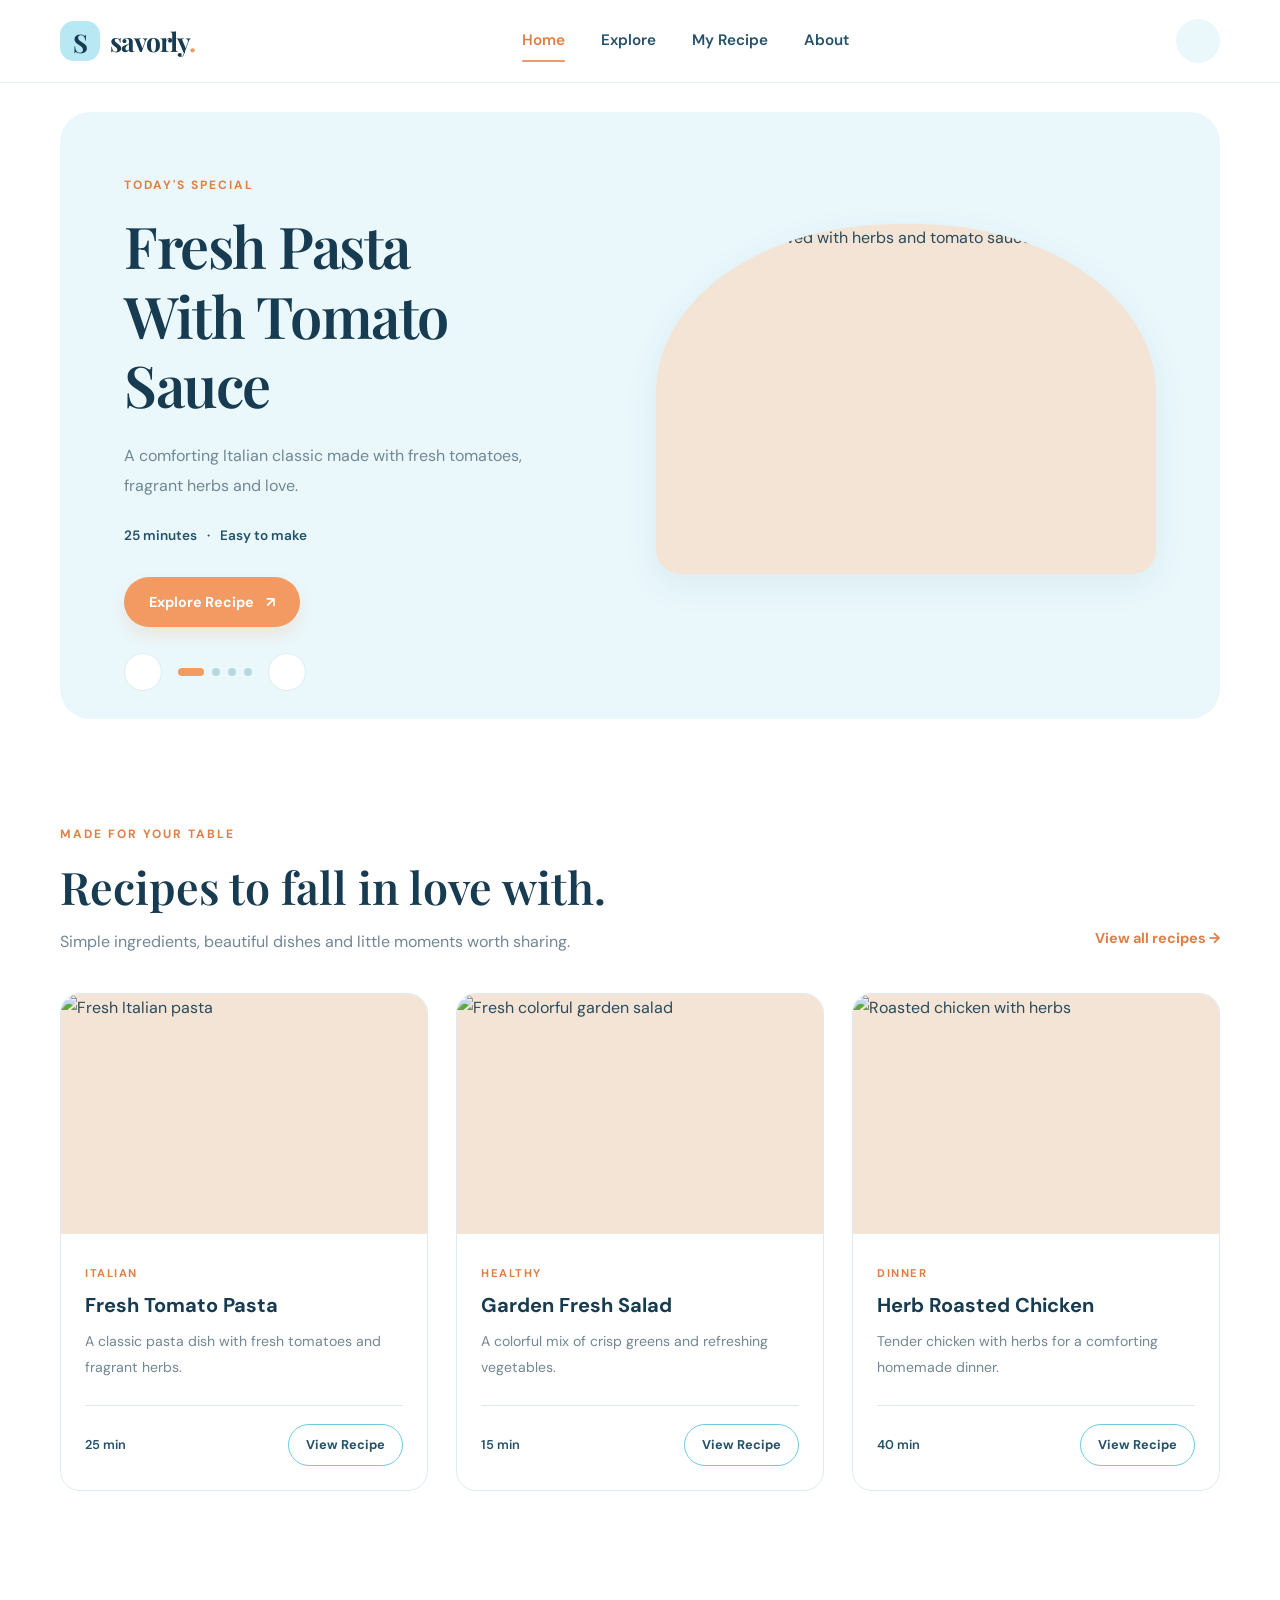
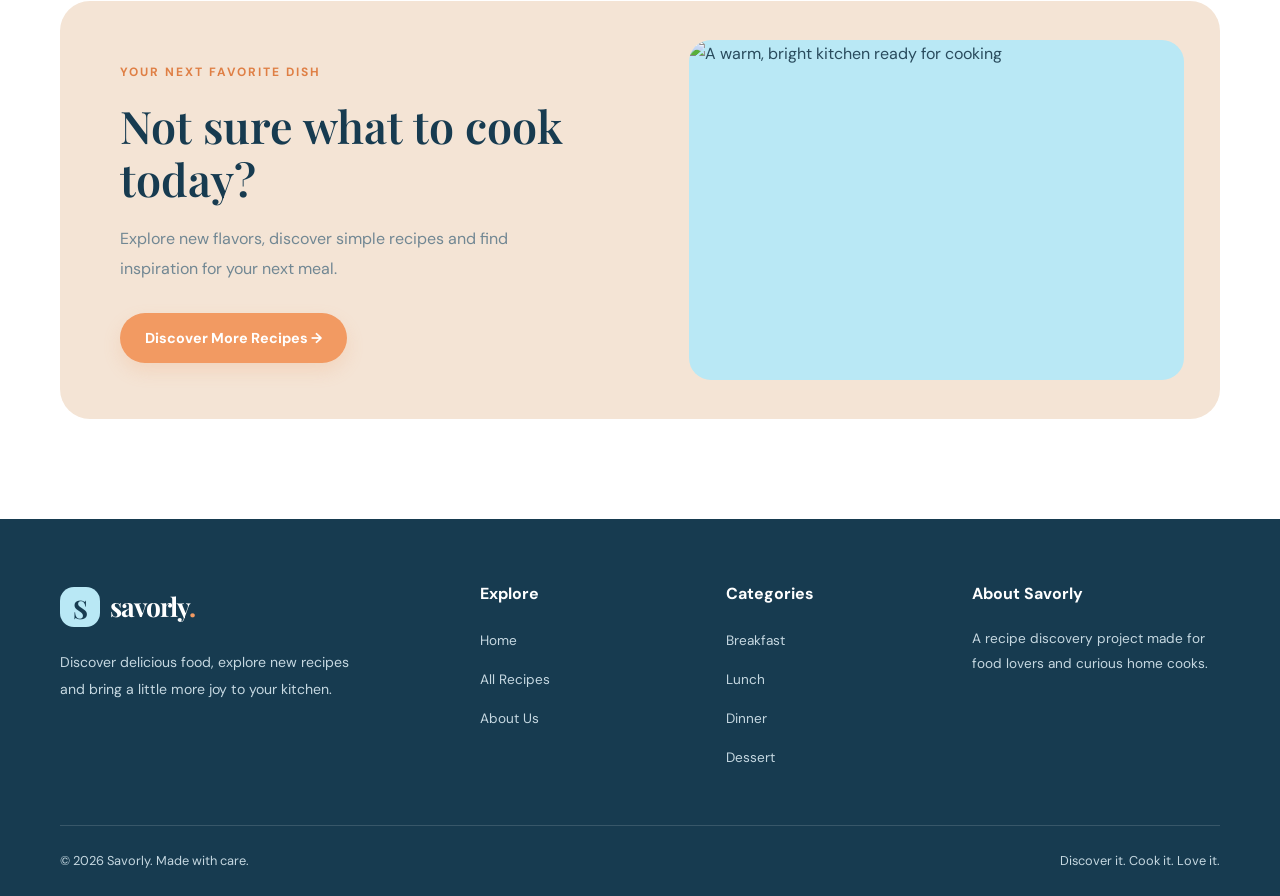
==== commit e4acafe0: "Merge main vao ThiXuc" ====
--- a/savorly/index.html
+++ b/savorly/index.html
@@ -12,7 +12,7 @@
         <nav class="navbar container">
 
             <!-- Brand -->
-            <a href="index.html" class="brand" aria-label="Savorly home">
+            <a href="index.html" class="brand" >
                 <span class="brand-icon">S</span>
                 <span class="brand-name">savorly<span>.</span></span>
             </a>
@@ -26,15 +26,9 @@
                     <a href="explore.html" class="nav-link">Explore</a>
                 </li>
                 <li>
-                    <a href="favorites.html" class="nav-link">
-                        <span class="favorite-icon"><i class="fa-regular fa-heart"></i></span>
-                        Favorites
-                    </a>
-                </li>
-                <li>
-                    <a href="add-recipe.html" class="nav-link">
-                        <span ><i class="fa-solid fa-plus"></i></span>
-                        Add Recipe
+                    <a href="my-recipes.html" class="nav-link">
+                        <span ><i class="fa-solid fa-bowl-food"></i></span>
+                        My Recipe
                     </a>
                 </li>
                 
@@ -54,7 +48,7 @@
 
 
     <main>
-        <section class="hero container" aria-label="Featured recipes">
+        <section class="hero container" >
 
             <div class="hero-slider">
                 <div class="hero-track">
@@ -82,8 +76,7 @@
                         <a href="recipe.html?id=pasta"
                            class="button button-primary">
                             Explore Recipe
-
-                          <span aria-hidden="true">↗</span>
+                            <span aria-hidden="true">↗</span>
                         </a>
                     </div>
 
@@ -199,51 +192,50 @@
                     </div>
 
                 </article>
-                </div>
 
 
                 <!-- Slider controls -->
                 <div class="slider-controls"
-                     aria-label="Featured recipe controls">
+                     >
 
                     <button type="button"
                             class="slider-arrow"
                             id="prev-slide"
-                            aria-label="Previous recipe">
-                        ←
+                            >
+                        <i class="fa-solid fa-arrow-left-long"></i>
                     </button>
 
                     <div class="slider-pagination"
-                         aria-label="Choose a recipe">
+                         >
 
                         <button type="button"
                                 class="slider-dot active"
                                 data-target="0"
-                                aria-label="Show recipe 1"
+                                
                                 aria-current="true"></button>
 
                         <button type="button"
                                 class="slider-dot"
                                 data-target="1"
-                                aria-label="Show recipe 2"></button>
+                                ></button>
 
                         <button type="button"
                                 class="slider-dot"
                                 data-target="2"
-                                aria-label="Show recipe 3"></button>
+                                ></button>
 
                         <button type="button"
                                 class="slider-dot"
                                 data-target="3"
-                                aria-label="Show recipe 4"></button>
+                                ></button>
 
                     </div>
 
                     <button type="button"
                             class="slider-arrow"
                             id="next-slide"
-                            aria-label="Next recipe">
-                        →
+                            >
+                        <i class="fa-solid fa-arrow-right-long"></i>
                     </button>
 
                 </div>
@@ -494,8 +486,8 @@
         </div>
 
 
+
     </footer>
-
-    <script src="../assets/js/slider.js" defer></script>
+    <script src="../assets/js/slider.js" defer></script>            
 </body>
 </html>
